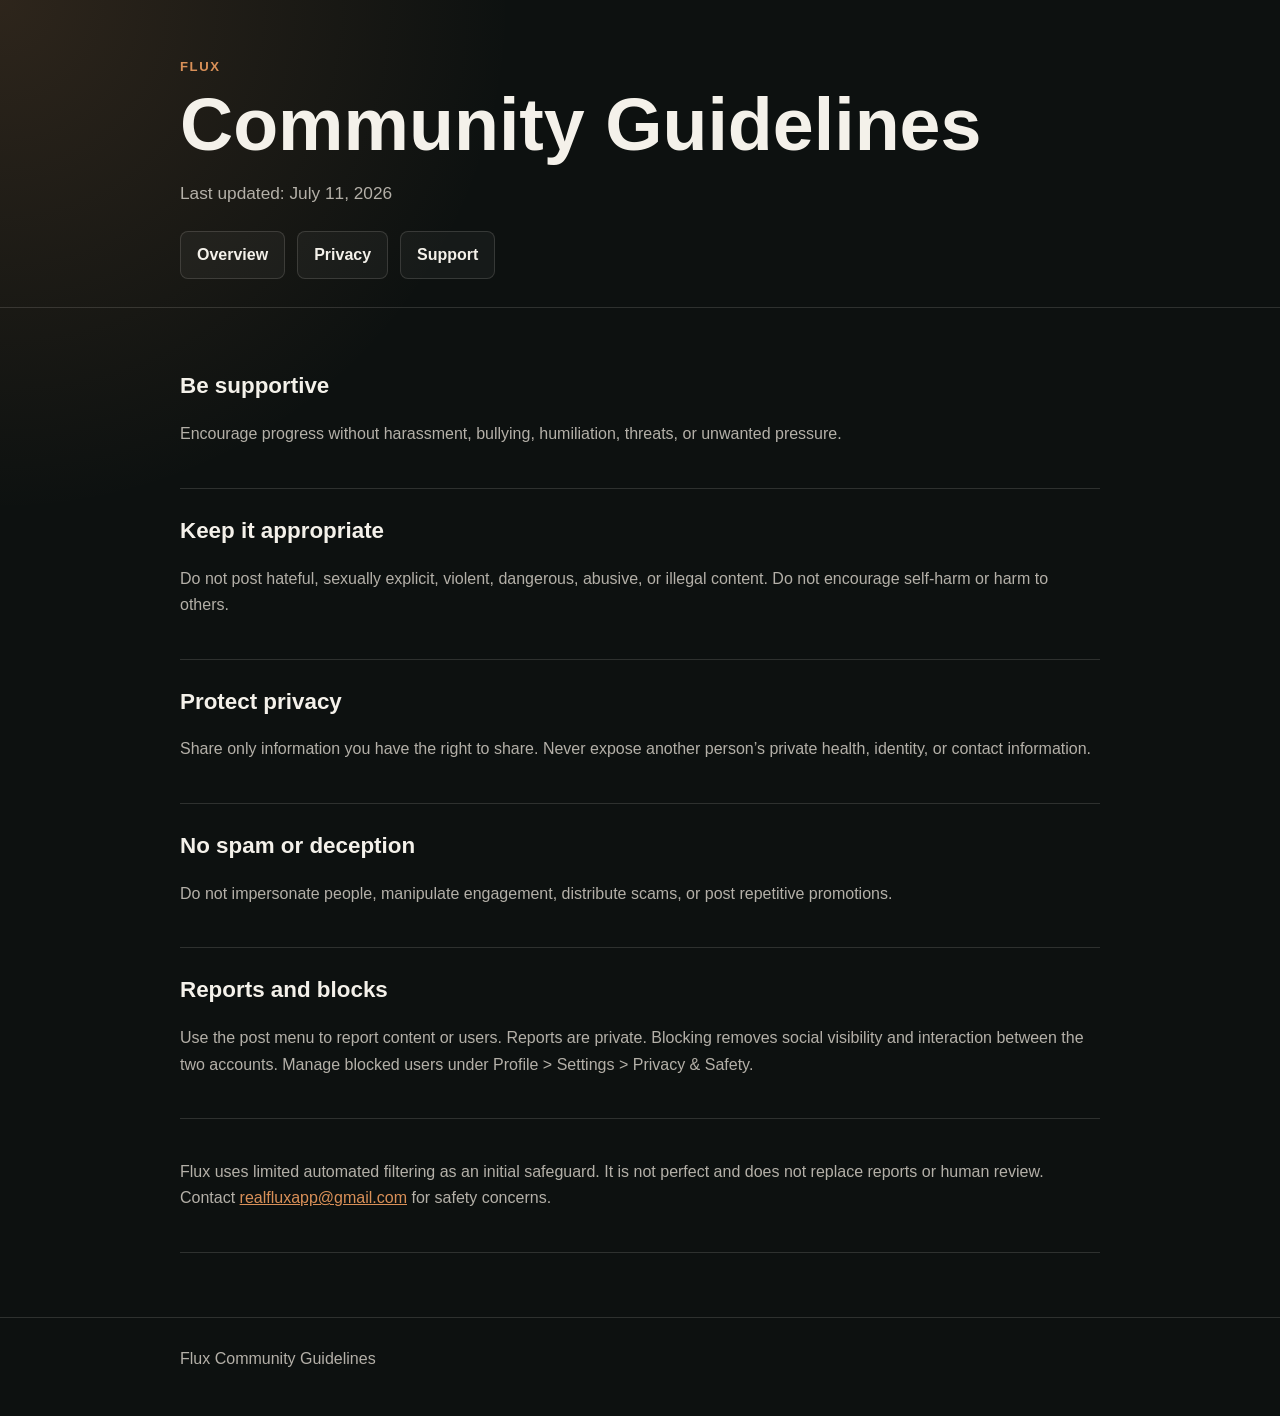
==== community-guidelines.html @ aa648ab2 "Add Flux safety and support pages" ====
<!doctype html>
<html lang="en">
<head>
    <meta charset="utf-8">
    <meta name="viewport" content="width=device-width, initial-scale=1">
    <title>Flux Community Guidelines</title>
    <meta name="description" content="Community Guidelines for Flux.">
    <link rel="stylesheet" href="styles.css">
</head>
<body>
    <header><div class="shell"><div class="brand">Flux</div><h1>Community Guidelines</h1><p class="lede">Last updated: July 11, 2026</p><nav><a href="index.html">Overview</a><a href="privacy-policy.html">Privacy</a><a href="support.html">Support</a></nav></div></header>
    <main><div class="shell">
        <section><h2>Be supportive</h2><p>Encourage progress without harassment, bullying, humiliation, threats, or unwanted pressure.</p></section>
        <section><h2>Keep it appropriate</h2><p>Do not post hateful, sexually explicit, violent, dangerous, abusive, or illegal content. Do not encourage self-harm or harm to others.</p></section>
        <section><h2>Protect privacy</h2><p>Share only information you have the right to share. Never expose another person’s private health, identity, or contact information.</p></section>
        <section><h2>No spam or deception</h2><p>Do not impersonate people, manipulate engagement, distribute scams, or post repetitive promotions.</p></section>
        <section><h2>Reports and blocks</h2><p>Use the post menu to report content or users. Reports are private. Blocking removes social visibility and interaction between the two accounts. Manage blocked users under Profile &gt; Settings &gt; Privacy &amp; Safety.</p></section>
        <section><p>Flux uses limited automated filtering as an initial safeguard. It is not perfect and does not replace reports or human review. Contact <a href="mailto:realfluxapp@gmail.com">realfluxapp@gmail.com</a> for safety concerns.</p></section>
    </div></main>
    <footer><div class="shell">Flux Community Guidelines</div></footer>
</body>
</html>
---- styles.css ----
:root {
    color-scheme: dark;
    --bg: #0d1110;
    --panel: #151b19;
    --text: #f4f1ea;
    --muted: #b4b0a8;
    --line: rgba(244, 241, 234, 0.14);
    --copper: #d99058;
    --moss: #8fa878;
}

* {
    box-sizing: border-box;
}

body {
    margin: 0;
    font-family: -apple-system, BlinkMacSystemFont, "Inter", "Segoe UI", sans-serif;
    background: radial-gradient(circle at top left, rgba(217, 144, 88, 0.16), transparent 32rem), var(--bg);
    color: var(--text);
    line-height: 1.65;
}

a {
    color: var(--copper);
}

.shell {
    width: min(920px, calc(100% - 32px));
    margin: 0 auto;
}

header {
    padding: 56px 0 28px;
    border-bottom: 1px solid var(--line);
}

.brand {
    color: var(--copper);
    font-size: 0.82rem;
    font-weight: 800;
    letter-spacing: 0.12em;
    text-transform: uppercase;
}

h1 {
    margin: 10px 0 10px;
    font-size: clamp(2.2rem, 7vw, 4.6rem);
    line-height: 1;
}

.lede {
    max-width: 720px;
    color: var(--muted);
    font-size: 1.08rem;
}

nav {
    display: flex;
    flex-wrap: wrap;
    gap: 12px;
    margin-top: 24px;
}

nav a,
.button {
    display: inline-flex;
    align-items: center;
    min-height: 44px;
    padding: 10px 16px;
    border: 1px solid var(--line);
    border-radius: 8px;
    background: rgba(255, 255, 255, 0.04);
    color: var(--text);
    text-decoration: none;
    font-weight: 700;
}

main {
    padding: 36px 0 64px;
}

section {
    padding: 24px 0;
    border-bottom: 1px solid var(--line);
}

h2 {
    margin: 0 0 12px;
    font-size: 1.4rem;
}

p,
li {
    color: var(--muted);
}

ul {
    padding-left: 1.3rem;
}

.card {
    margin-top: 24px;
    padding: 20px;
    border: 1px solid var(--line);
    border-radius: 8px;
    background: var(--panel);
}

footer {
    padding: 28px 0 44px;
    color: var(--muted);
    border-top: 1px solid var(--line);
}

@media (max-width: 640px) {
    header {
        padding-top: 36px;
    }

    .shell {
        width: min(100% - 24px, 920px);
    }
}
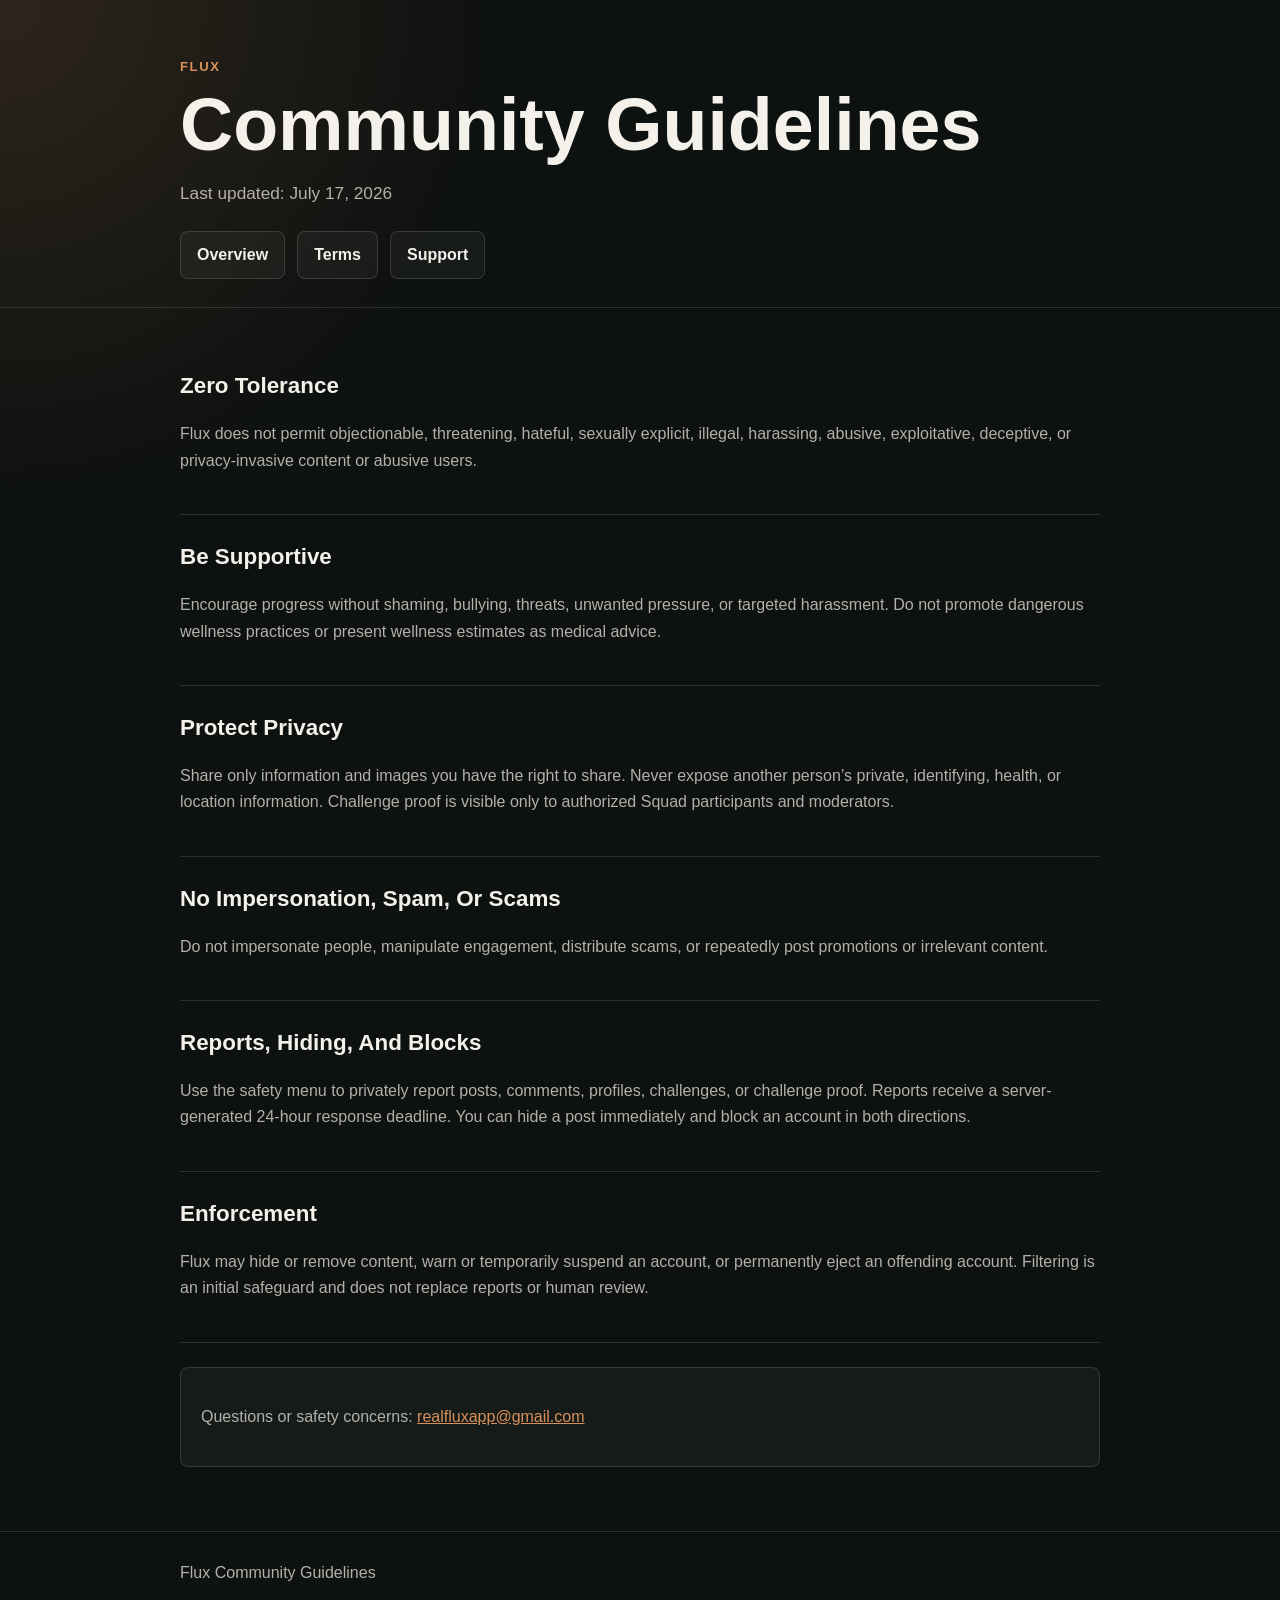
==== commit 94ca7f73: "Update Flux Build 9 community-guidelines.html" ====
--- a/community-guidelines.html
+++ b/community-guidelines.html
@@ -4,18 +4,24 @@
     <meta charset="utf-8">
     <meta name="viewport" content="width=device-width, initial-scale=1">
     <title>Flux Community Guidelines</title>
-    <meta name="description" content="Community Guidelines for Flux.">
+    <meta name="description" content="Community and user-generated-content safety rules for Flux.">
     <link rel="stylesheet" href="styles.css">
 </head>
 <body>
-    <header><div class="shell"><div class="brand">Flux</div><h1>Community Guidelines</h1><p class="lede">Last updated: July 11, 2026</p><nav><a href="index.html">Overview</a><a href="privacy-policy.html">Privacy</a><a href="support.html">Support</a></nav></div></header>
+    <header><div class="shell">
+        <div class="brand">Flux</div>
+        <h1>Community Guidelines</h1>
+        <p class="lede">Last updated: July 17, 2026</p>
+        <nav aria-label="Policy navigation"><a href="index.html">Overview</a><a href="terms.html">Terms</a><a href="support.html">Support</a></nav>
+    </div></header>
     <main><div class="shell">
-        <section><h2>Be supportive</h2><p>Encourage progress without harassment, bullying, humiliation, threats, or unwanted pressure.</p></section>
-        <section><h2>Keep it appropriate</h2><p>Do not post hateful, sexually explicit, violent, dangerous, abusive, or illegal content. Do not encourage self-harm or harm to others.</p></section>
-        <section><h2>Protect privacy</h2><p>Share only information you have the right to share. Never expose another person’s private health, identity, or contact information.</p></section>
-        <section><h2>No spam or deception</h2><p>Do not impersonate people, manipulate engagement, distribute scams, or post repetitive promotions.</p></section>
-        <section><h2>Reports and blocks</h2><p>Use the post menu to report content or users. Reports are private. Blocking removes social visibility and interaction between the two accounts. Manage blocked users under Profile &gt; Settings &gt; Privacy &amp; Safety.</p></section>
-        <section><p>Flux uses limited automated filtering as an initial safeguard. It is not perfect and does not replace reports or human review. Contact <a href="mailto:realfluxapp@gmail.com">realfluxapp@gmail.com</a> for safety concerns.</p></section>
+        <section><h2>Zero Tolerance</h2><p>Flux does not permit objectionable, threatening, hateful, sexually explicit, illegal, harassing, abusive, exploitative, deceptive, or privacy-invasive content or abusive users.</p></section>
+        <section><h2>Be Supportive</h2><p>Encourage progress without shaming, bullying, threats, unwanted pressure, or targeted harassment. Do not promote dangerous wellness practices or present wellness estimates as medical advice.</p></section>
+        <section><h2>Protect Privacy</h2><p>Share only information and images you have the right to share. Never expose another person’s private, identifying, health, or location information. Challenge proof is visible only to authorized Squad participants and moderators.</p></section>
+        <section><h2>No Impersonation, Spam, Or Scams</h2><p>Do not impersonate people, manipulate engagement, distribute scams, or repeatedly post promotions or irrelevant content.</p></section>
+        <section><h2>Reports, Hiding, And Blocks</h2><p>Use the safety menu to privately report posts, comments, profiles, challenges, or challenge proof. Reports receive a server-generated 24-hour response deadline. You can hide a post immediately and block an account in both directions.</p></section>
+        <section><h2>Enforcement</h2><p>Flux may hide or remove content, warn or temporarily suspend an account, or permanently eject an offending account. Filtering is an initial safeguard and does not replace reports or human review.</p></section>
+        <div class="card"><p>Questions or safety concerns: <a href="mailto:realfluxapp@gmail.com">realfluxapp@gmail.com</a></p></div>
     </div></main>
     <footer><div class="shell">Flux Community Guidelines</div></footer>
 </body>
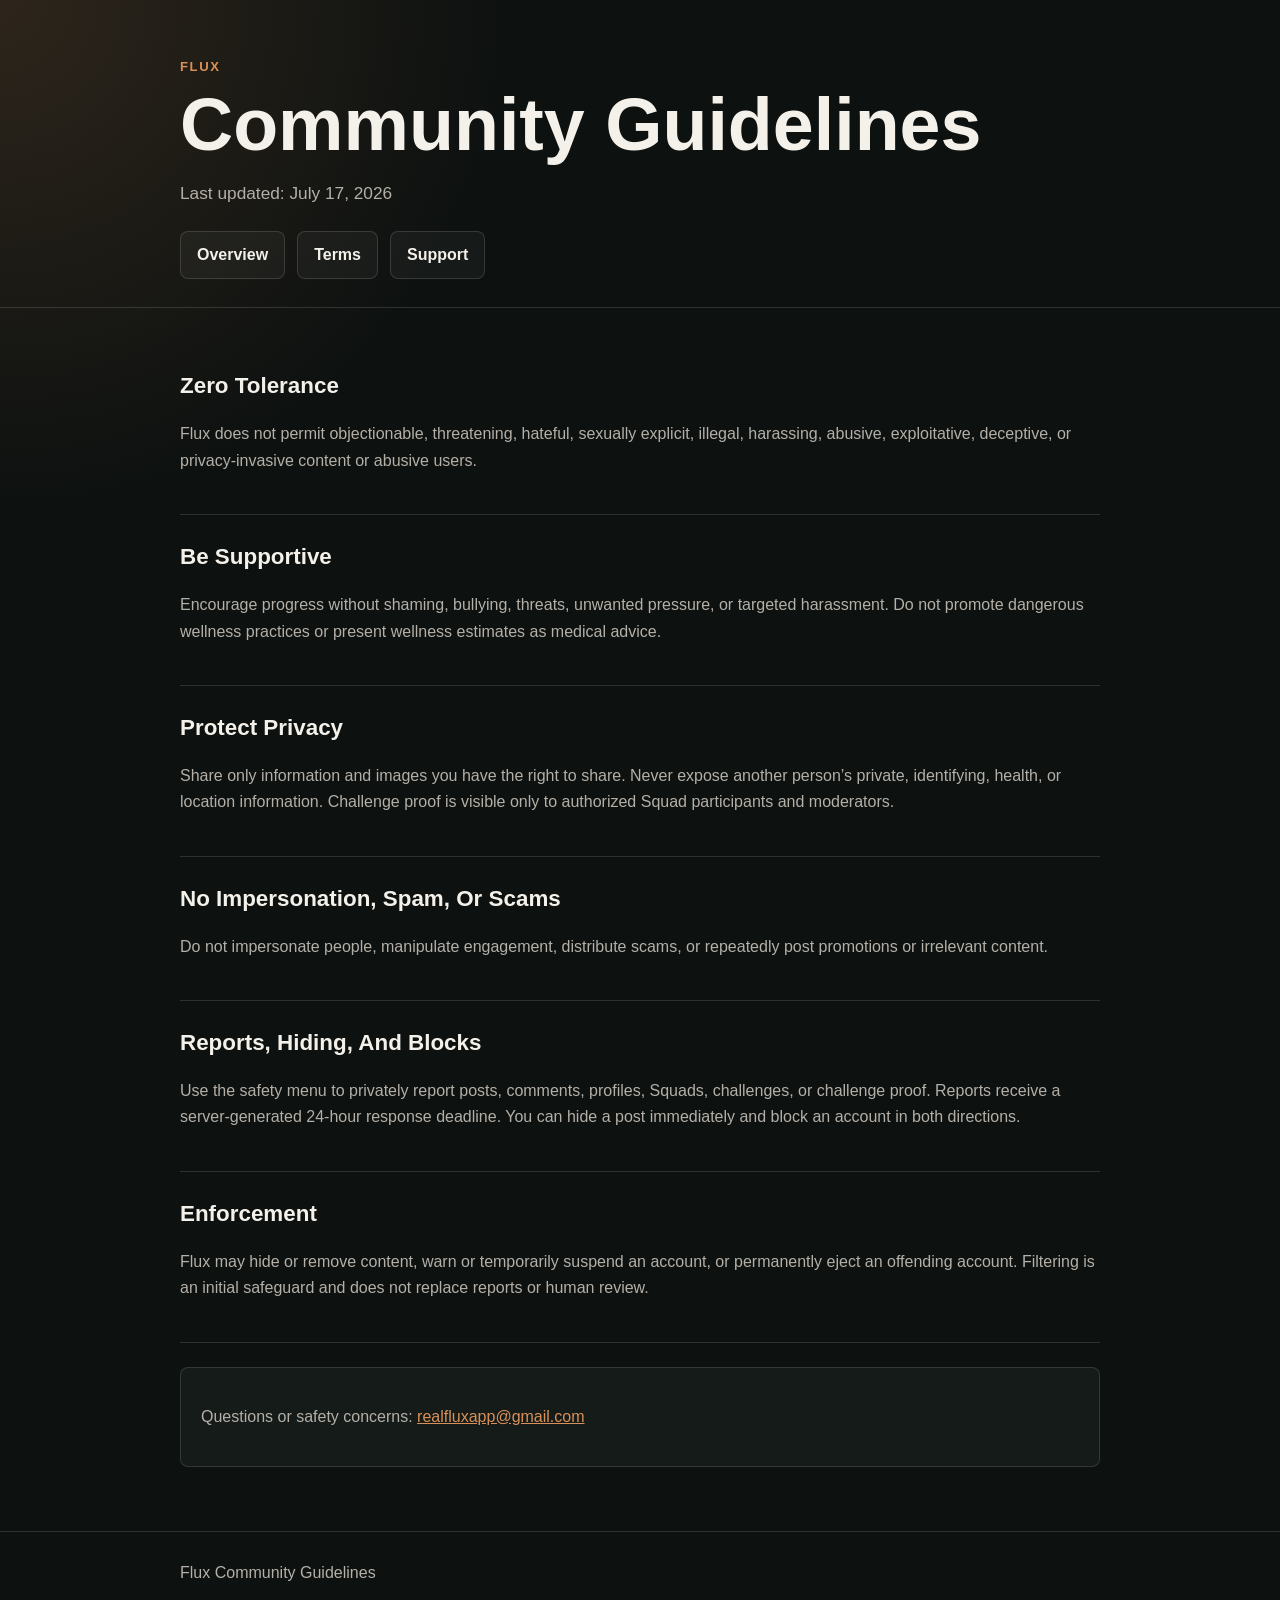
==== commit 198d70f6: "Align Build 9 safety and support paths" ====
--- a/community-guidelines.html
+++ b/community-guidelines.html
@@ -19,7 +19,7 @@
         <section><h2>Be Supportive</h2><p>Encourage progress without shaming, bullying, threats, unwanted pressure, or targeted harassment. Do not promote dangerous wellness practices or present wellness estimates as medical advice.</p></section>
         <section><h2>Protect Privacy</h2><p>Share only information and images you have the right to share. Never expose another person’s private, identifying, health, or location information. Challenge proof is visible only to authorized Squad participants and moderators.</p></section>
         <section><h2>No Impersonation, Spam, Or Scams</h2><p>Do not impersonate people, manipulate engagement, distribute scams, or repeatedly post promotions or irrelevant content.</p></section>
-        <section><h2>Reports, Hiding, And Blocks</h2><p>Use the safety menu to privately report posts, comments, profiles, challenges, or challenge proof. Reports receive a server-generated 24-hour response deadline. You can hide a post immediately and block an account in both directions.</p></section>
+        <section><h2>Reports, Hiding, And Blocks</h2><p>Use the safety menu to privately report posts, comments, profiles, Squads, challenges, or challenge proof. Reports receive a server-generated 24-hour response deadline. You can hide a post immediately and block an account in both directions.</p></section>
         <section><h2>Enforcement</h2><p>Flux may hide or remove content, warn or temporarily suspend an account, or permanently eject an offending account. Filtering is an initial safeguard and does not replace reports or human review.</p></section>
         <div class="card"><p>Questions or safety concerns: <a href="mailto:realfluxapp@gmail.com">realfluxapp@gmail.com</a></p></div>
     </div></main>
